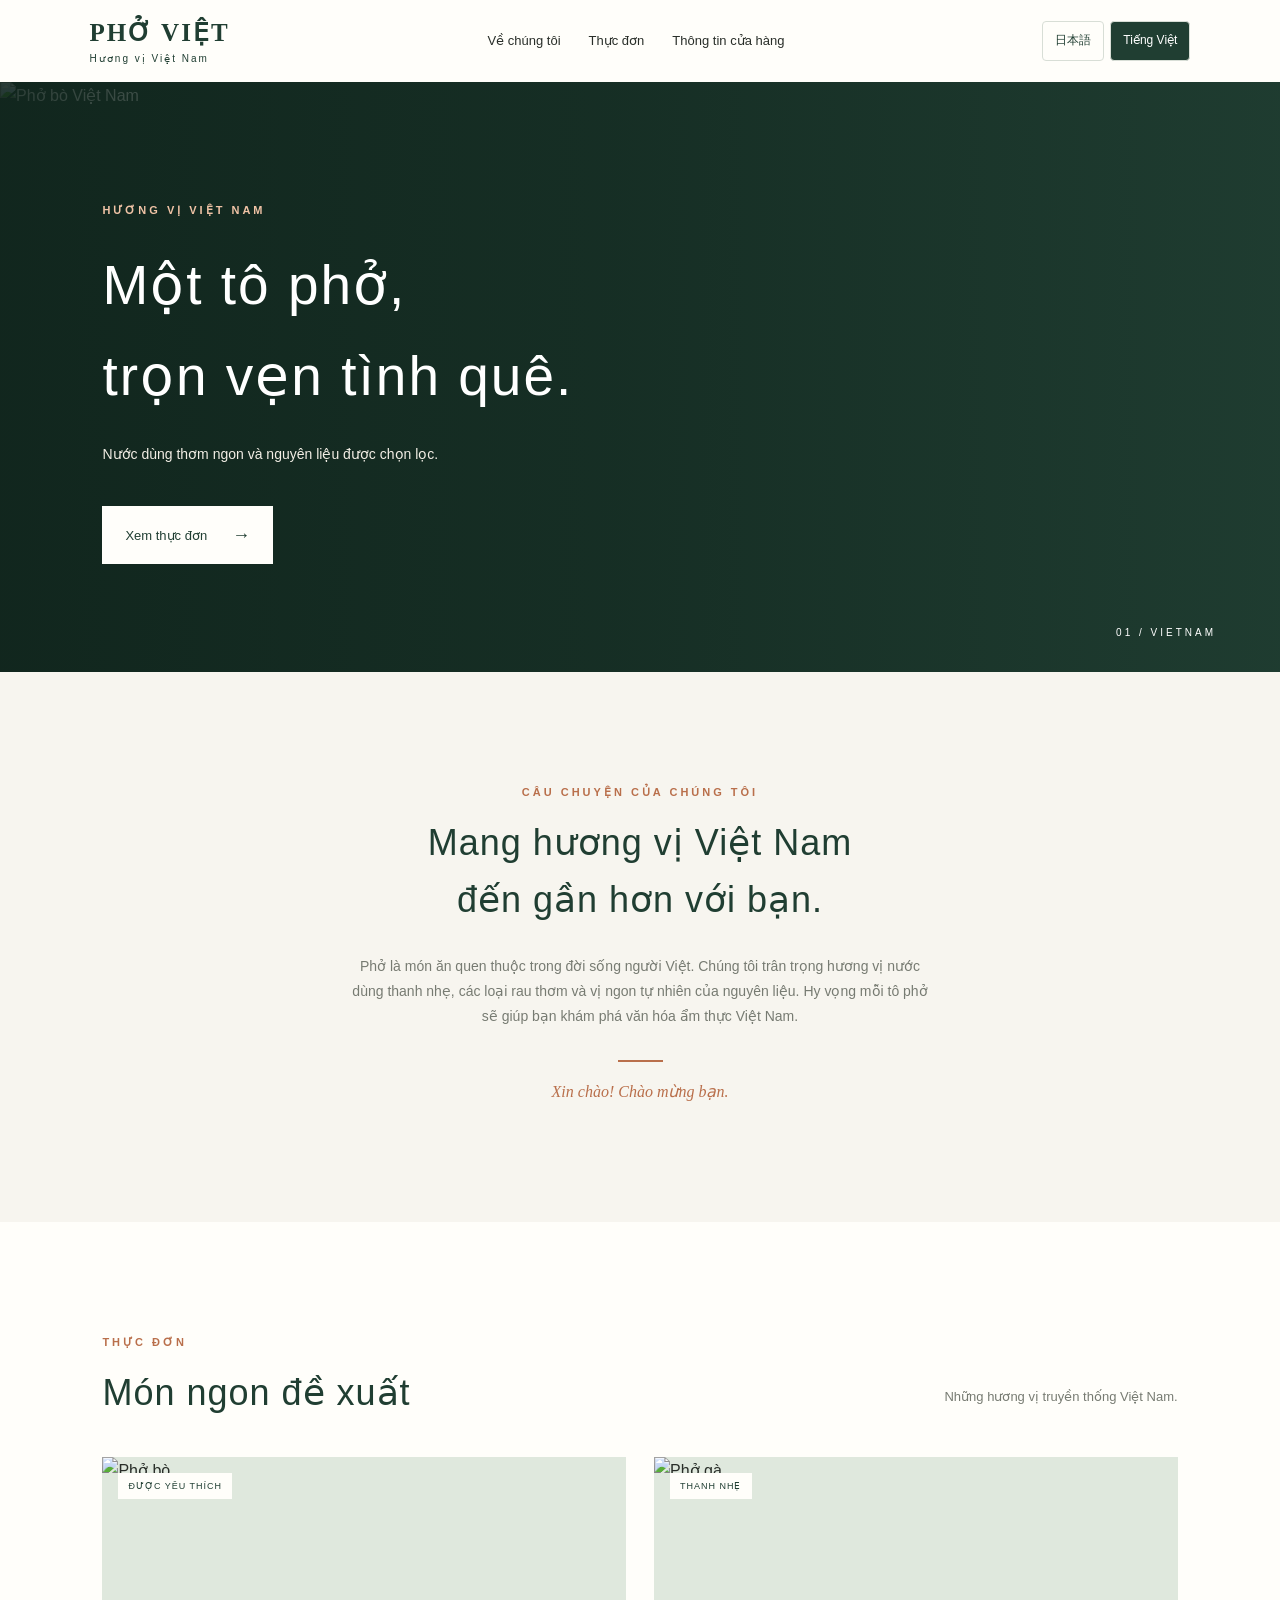
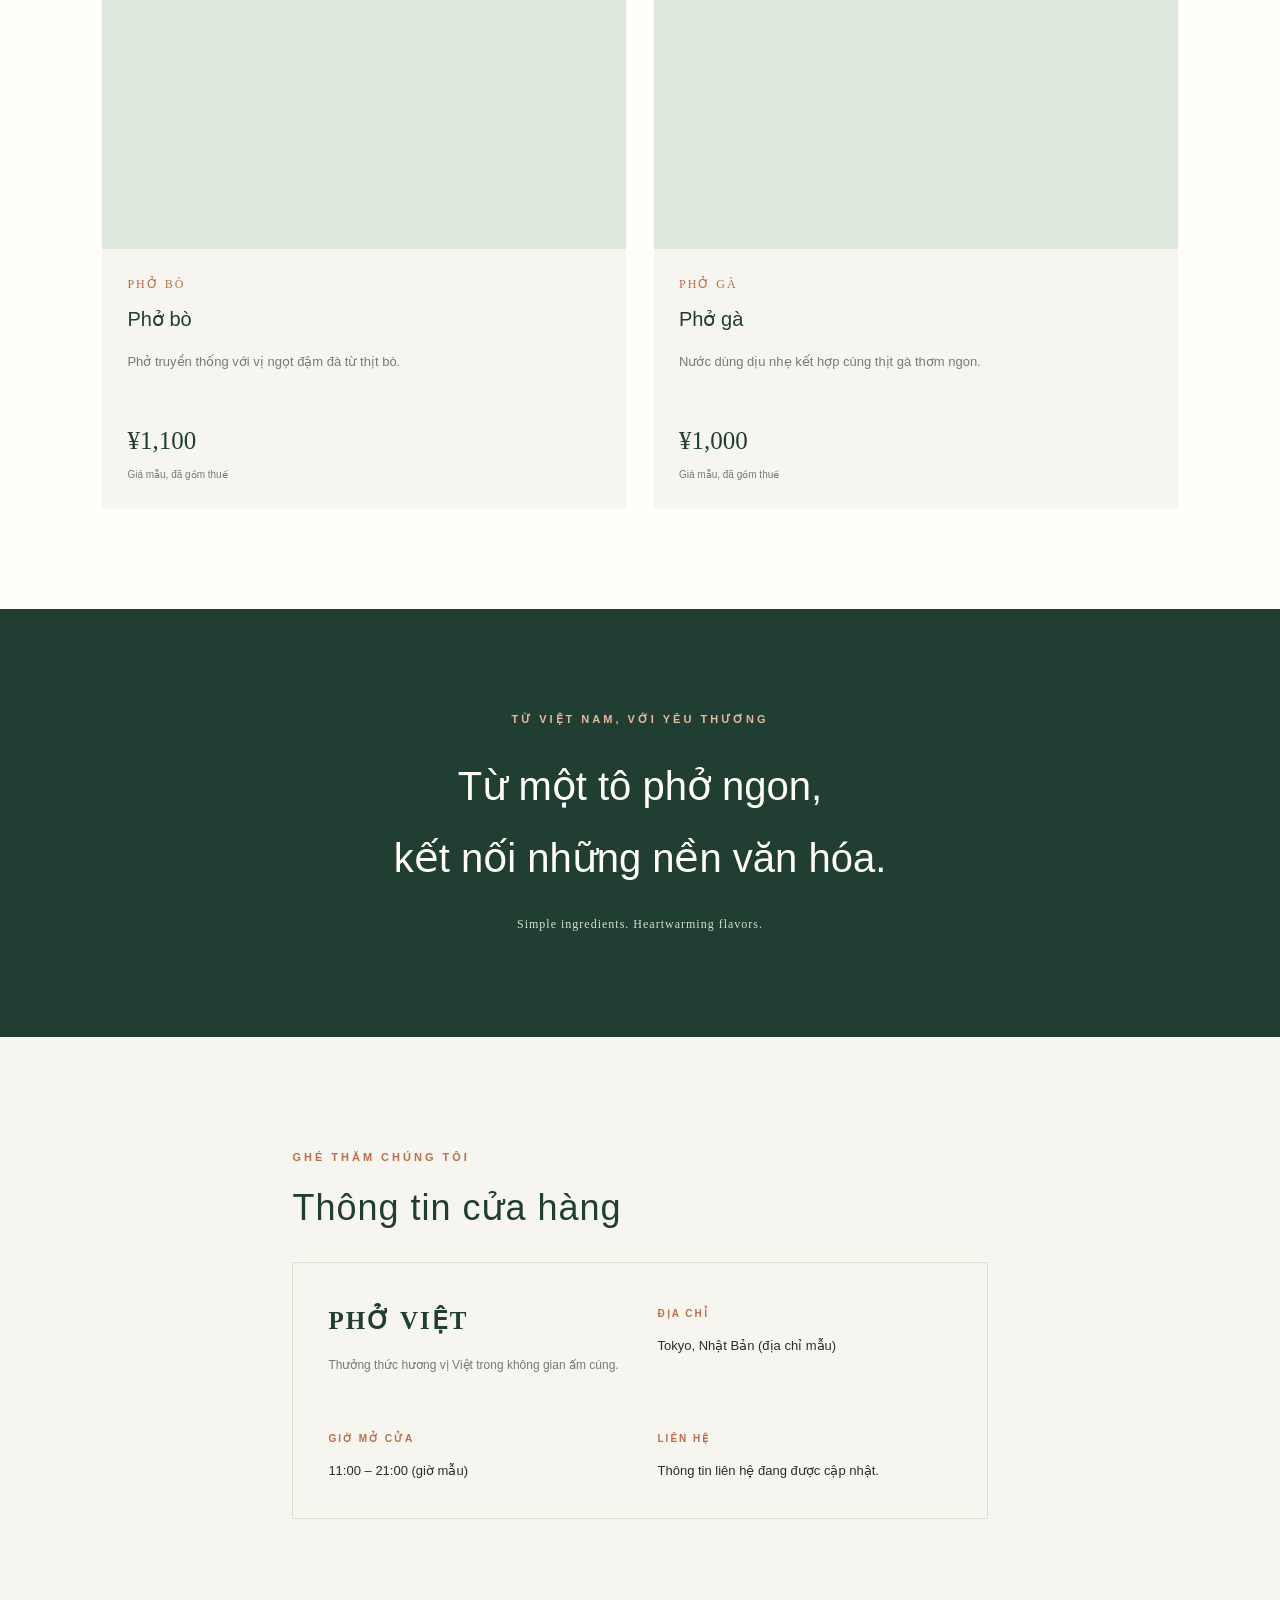
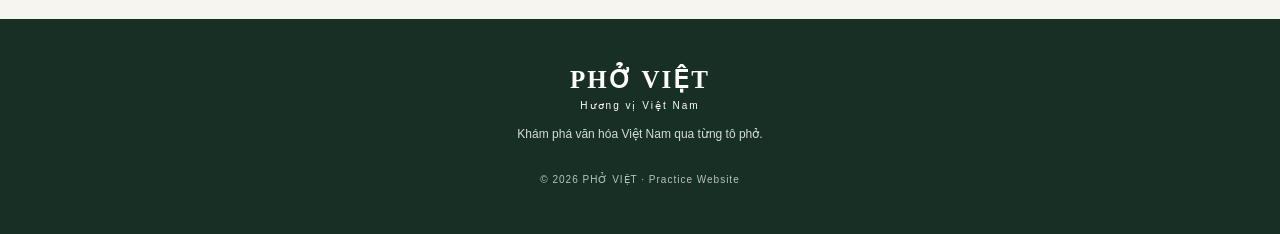
==== vi.html @ 4a23a49e "Add files via upload" ====
<!DOCTYPE html>
<html lang="vi">
<head>
  <meta charset="UTF-8">
  <meta name="viewport" content="width=device-width, initial-scale=1.0">
  <title>PHỞ VIỆT | Hương vị Việt Nam</title>
  <link rel="stylesheet" href="style.css">
</head>
<body>

<header class="site-header">
  <a class="logo" href="vi.html">
    PHỞ VIỆT
    <span>Hương vị Việt Nam</span>
  </a>

  <nav class="navigation">
    <a href="#story">Về chúng tôi</a>
    <a href="#menu">Thực đơn</a>
    <a href="#access">Thông tin cửa hàng</a>
  </nav>

  <div class="language-switch">
    <a class="lang-button" href="index.html">日本語</a>
    <a class="lang-button active" href="vi.html">Tiếng Việt</a>
  </div>
</header>

<main>
  <section class="hero" id="home">
    <img class="hero-image" src="images/phobo.jpg" alt="Phở bò Việt Nam">
    <div class="hero-overlay"></div>

    <div class="hero-content">
      <p class="eyebrow">HƯƠNG VỊ VIỆT NAM</p>
      <h1>Một tô phở,<br>trọn vẹn tình quê.</h1>
      <p>Nước dùng thơm ngon và nguyên liệu được chọn lọc.</p>
      <a class="button" href="#menu">Xem thực đơn <span>→</span></a>
    </div>

    <span class="hero-number">01 / VIETNAM</span>
  </section>

  <section class="intro section" id="story">
    <p class="section-label">CÂU CHUYỆN CỦA CHÚNG TÔI</p>
    <h2>Mang hương vị Việt Nam<br>đến gần hơn với bạn.</h2>
    <p class="intro-text">
      Phở là món ăn quen thuộc trong đời sống người Việt.
      Chúng tôi trân trọng hương vị nước dùng thanh nhẹ,
      các loại rau thơm và vị ngon tự nhiên của nguyên liệu.
      Hy vọng mỗi tô phở sẽ giúp bạn khám phá văn hóa
      ẩm thực Việt Nam.
    </p>
    <span class="decorative-line"></span>
    <p class="vietnamese">Xin chào! Chào mừng bạn.</p>
  </section>

  <section class="menu-section section" id="menu">
    <div class="section-heading">
      <div>
        <p class="section-label">THỰC ĐƠN</p>
        <h2>Món ngon đề xuất</h2>
      </div>
      <p>Những hương vị truyền thống Việt Nam.</p>
    </div>

    <div class="menu-grid">
      <article class="menu-card">
        <div class="menu-image-wrap">
          <img src="images/phobo.jpg" alt="Phở bò" class="menu-image">
          <span class="menu-tag">ĐƯỢC YÊU THÍCH</span>
        </div>
        <div class="menu-info">
          <p class="menu-subtitle">PHỞ BÒ</p>
          <h3>Phở bò</h3>
          <p class="menu-description">
            Phở truyền thống với vị ngọt đậm đà từ thịt bò.
          </p>
          <p class="price">¥1,100 <span>Giá mẫu, đã gồm thuế</span></p>
        </div>
      </article>

      <article class="menu-card">
        <div class="menu-image-wrap">
          <img src="images/phoga.jpg" alt="Phở gà" class="menu-image">
          <span class="menu-tag">THANH NHẸ</span>
        </div>
        <div class="menu-info">
          <p class="menu-subtitle">PHỞ GÀ</p>
          <h3>Phở gà</h3>
          <p class="menu-description">
            Nước dùng dịu nhẹ kết hợp cùng thịt gà thơm ngon.
          </p>
          <p class="price">¥1,000 <span>Giá mẫu, đã gồm thuế</span></p>
        </div>
      </article>
    </div>
  </section>

  <section class="quote-section">
    <p class="section-label">TỪ VIỆT NAM, VỚI YÊU THƯƠNG</p>
    <h2>Từ một tô phở ngon,<br>kết nối những nền văn hóa.</h2>
    <p>Simple ingredients. Heartwarming flavors.</p>
  </section>

  <section class="access-section section" id="access">
    <p class="section-label">GHÉ THĂM CHÚNG TÔI</p>
    <h2>Thông tin cửa hàng</h2>

    <div class="access-card">
      <div>
        <h3>PHỞ VIỆT</h3>
        <p class="access-note">Thưởng thức hương vị Việt trong không gian ấm cúng.</p>
      </div>

      <div class="access-detail">
        <span>ĐỊA CHỈ</span>
        <p>Tokyo, Nhật Bản (địa chỉ mẫu)</p>
      </div>

      <div class="access-detail">
        <span>GIỜ MỞ CỬA</span>
        <p>11:00 – 21:00 (giờ mẫu)</p>
      </div>

      <div class="access-detail">
        <span>LIÊN HỆ</span>
        <p>Thông tin liên hệ đang được cập nhật.</p>
      </div>
    </div>
  </section>
</main>

<footer class="site-footer">
  <a class="logo footer-logo" href="vi.html">
    PHỞ VIỆT
    <span>Hương vị Việt Nam</span>
  </a>
  <p>Khám phá văn hóa Việt Nam qua từng tô phở.</p>
  <small>© 2026 PHỞ VIỆT · Practice Website</small>
</footer>

</body>
</html>
---- style.css ----
/* ===== 1. COLORS & BASIC SETTINGS ===== */
:root {
  --cream: #f7f5ef;
  --white: #fffefa;
  --green: #203e32;
  --green-light: #dfe8dd;
  --orange: #b96f4b;
  --text: #292e29;
  --muted: #777b72;
}

* {
  box-sizing: border-box;
}

html {
  scroll-behavior: smooth;
  scroll-padding-top: 85px;
}

body {
  margin: 0;
  background: var(--cream);
  color: var(--text);
  font-family: "Noto Sans JP", "Yu Gothic", Meiryo, sans-serif;
  line-height: 1.8;
}

a {
  color: inherit;
  text-decoration: none;
}

img {
  display: block;
  max-width: 100%;
}

/* ===== 2. HEADER ===== */
.site-header {
  min-height: 82px;
  padding: 15px 7%;
  display: flex;
  align-items: center;
  justify-content: space-between;
  gap: 24px;
  background: var(--white);
}

.logo {
  display: inline-flex;
  flex-direction: column;
  color: var(--green);
  font-family: Georgia, serif;
  font-size: 25px;
  font-weight: bold;
  line-height: 1.25;
  letter-spacing: 2px;
}

.logo span {
  margin-top: 5px;
  font-family: "Yu Gothic", Meiryo, sans-serif;
  font-size: 10px;
  font-weight: normal;
  letter-spacing: 2px;
}

.navigation {
  display: flex;
  flex-wrap: wrap;
  gap: 28px;
}

.navigation a {
  font-size: 13px;
  transition: color 0.25s ease;
}

.navigation a:hover {
  color: var(--orange);
}

/* ===== 3. HERO ===== */
.hero {
  min-height: 590px;
  position: relative;
  display: flex;
  align-items: center;
  overflow: hidden;
  background: var(--green);
  color: white;
}

.hero-image {
  position: absolute;
  inset: 0;
  width: 100%;
  height: 100%;
  object-fit: cover;
  object-position: center 55%;
}

.hero-overlay {
  position: absolute;
  inset: 0;
  background: linear-gradient(
    90deg,
    rgba(15, 35, 27, 0.88) 0%,
    rgba(15, 35, 27, 0.58) 48%,
    rgba(15, 35, 27, 0.08) 100%
  );
}

.hero-content {
  position: relative;
  z-index: 1;
  max-width: 680px;
  padding: 80px 8%;
  animation: fade-up 0.9s ease both;
}

.eyebrow,
.section-label {
  color: var(--orange);
  font-size: 11px;
  font-weight: bold;
  letter-spacing: 3px;
}

.hero .eyebrow {
  color: #f0c3a6;
}

.hero h1 {
  margin: 20px 0;
  font-size: clamp(32px, 5vw, 55px);
  font-weight: 500;
  line-height: 1.65;
  letter-spacing: 2px;
}

.hero-content > p:not(.eyebrow) {
  color: #f2eee5;
  font-size: 14px;
}

.button {
  display: inline-flex;
  align-items: center;
  gap: 25px;
  margin-top: 25px;
  padding: 13px 23px;
  background: var(--white);
  color: var(--green);
  font-size: 13px;
  transition: background 0.25s, color 0.25s, transform 0.25s;
}

.button:hover {
  background: var(--orange);
  color: white;
  transform: translateY(-3px);
}

.button span {
  font-size: 18px;
}

.hero-number {
  position: absolute;
  right: 5%;
  bottom: 30px;
  font-size: 10px;
  letter-spacing: 3px;
}

/* ===== 4. GENERAL SECTIONS ===== */
.section {
  padding: 100px 8%;
}

.section h2 {
  margin: 10px 0 25px;
  color: var(--green);
  font-size: clamp(25px, 3.5vw, 36px);
  font-weight: 500;
  line-height: 1.6;
  letter-spacing: 1px;
}

.intro {
  max-width: 900px;
  margin: 0 auto;
  text-align: center;
}

.intro-text {
  max-width: 580px;
  margin: 0 auto;
  color: var(--muted);
  font-size: 14px;
}

.decorative-line {
  display: block;
  width: 45px;
  height: 2px;
  margin: 30px auto 15px;
  background: var(--orange);
}

.vietnamese {
  color: var(--orange);
  font-family: Georgia, serif;
  font-style: italic;
}

/* ===== 5. MENU ===== */
.menu-section {
  background: var(--white);
}

.section-heading {
  display: flex;
  align-items: end;
  justify-content: space-between;
  gap: 25px;
  margin-bottom: 35px;
}

.section-heading h2 {
  margin-bottom: 0;
}

.section-heading > p {
  color: var(--muted);
  font-size: 13px;
}

.menu-grid {
  display: grid;
  grid-template-columns: repeat(2, minmax(0, 1fr));
  gap: 28px;
}

.menu-card {
  overflow: hidden;
  background: var(--cream);
  transition: transform 0.3s ease, box-shadow 0.3s ease;
}

.menu-card:hover {
  transform: translateY(-7px);
  box-shadow: 0 16px 35px rgba(32, 62, 50, 0.12);
}

.menu-image-wrap {
  position: relative;
  overflow: hidden;
  aspect-ratio: 4 / 3;
  background: var(--green-light);
}

.menu-image {
  width: 100%;
  height: 100%;
  object-fit: cover;
  transition: transform 0.5s ease;
}

.menu-card:hover .menu-image {
  transform: scale(1.05);
}

.menu-tag {
  position: absolute;
  top: 16px;
  left: 16px;
  padding: 5px 10px;
  background: var(--white);
  color: var(--green);
  font-size: 9px;
  letter-spacing: 1px;
}

.menu-info {
  padding: 25px;
}

.menu-subtitle {
  margin: 0;
  color: var(--orange);
  font-family: Georgia, serif;
  font-size: 12px;
  letter-spacing: 2px;
}

.menu-info h3 {
  margin: 5px 0 10px;
  color: var(--green);
  font-size: 20px;
  font-weight: 500;
}

.menu-description {
  min-height: 50px;
  color: var(--muted);
  font-size: 13px;
}

.price {
  margin: 18px 0 0;
  color: var(--green);
  font-family: Georgia, serif;
  font-size: 25px;
}

.price span {
  display: block;
  margin-top: 3px;
  color: var(--muted);
  font-family: "Yu Gothic", Meiryo, sans-serif;
  font-size: 10px;
}

/* ===== 6. QUOTE ===== */
.quote-section {
  padding: 90px 20px;
  background: var(--green);
  color: var(--white);
  text-align: center;
}

.quote-section .section-label {
  color: #e9b99d;
}

.quote-section h2 {
  margin: 20px 0;
  font-size: clamp(27px, 4vw, 40px);
  font-weight: 400;
  line-height: 1.8;
}

.quote-section > p:last-child {
  color: #d4ded5;
  font-family: Georgia, serif;
  font-size: 12px;
  letter-spacing: 1px;
}

/* ===== 7. STORE INFORMATION ===== */
.access-section {
  max-width: 900px;
  margin: 0 auto;
}

.access-card {
  display: grid;
  grid-template-columns: 1fr 1fr;
  gap: 35px;
  padding: 35px;
  border: 1px solid #deded3;
}

.access-card h3 {
  margin: 0;
  color: var(--green);
  font-family: Georgia, serif;
  font-size: 25px;
  letter-spacing: 2px;
}

.access-note {
  color: var(--muted);
  font-size: 12px;
}

.access-detail span {
  color: var(--orange);
  font-size: 10px;
  font-weight: bold;
  letter-spacing: 2px;
}

.access-detail p {
  margin: 7px 0 0;
  font-size: 13px;
}

/* ===== 8. FOOTER ===== */
.site-footer {
  padding: 45px 20px;
  background: #182f26;
  color: var(--white);
  text-align: center;
}

.footer-logo {
  align-items: center;
  color: var(--white);
}

.site-footer > p {
  color: #d4ded5;
  font-size: 12px;
}

.site-footer small {
  display: block;
  margin-top: 25px;
  color: #b7c4ba;
  font-size: 10px;
  letter-spacing: 1px;
}

/* ===== 9. ANIMATION ===== */
@keyframes fade-up {
  from {
    opacity: 0;
    transform: translateY(18px);
  }
  to {
    opacity: 1;
    transform: translateY(0);
  }
}

/* ===== 10. MOBILE ===== */
@media (max-width: 600px) {
  .site-header {
    align-items: flex-start;
    flex-direction: column;
    gap: 16px;
    padding: 20px 6%;
  }

  .navigation {
    gap: 18px;
  }

  .navigation a {
    font-size: 12px;
  }

  .hero {
    min-height: 510px;
  }

  .hero-image {
    object-position: 60% center;
  }

  .hero-overlay {
    background: linear-gradient(
      90deg,
      rgba(15, 35, 27, 0.85),
      rgba(15, 35, 27, 0.35)
    );
  }

  .hero-content {
    padding: 60px 7%;
  }

  .hero h1 {
    font-size: 32px;
  }

  .section {
    padding: 70px 6%;
  }

  .section-heading {
    align-items: flex-start;
    flex-direction: column;
    gap: 5px;
  }

  .menu-grid {
    grid-template-columns: 1fr;
    gap: 25px;
  }

  .menu-info {
    padding: 22px;
  }

  .menu-description {
    min-height: 0;
  }

  .access-card {
    grid-template-columns: 1fr;
    gap: 22px;
    padding: 25px;
  }

  .quote-section {
    padding: 70px 20px;
  }
}

/* Reduce motion for visitors who prefer less animation */
@media (prefers-reduced-motion: reduce) {
  *,
  *::before,
  *::after {
    scroll-behavior: auto !important;
    animation-duration: 0.01ms !important;
    transition-duration: 0.01ms !important;
  }
}

/* ===== LANGUAGE SWITCH ===== */
.language-switch {
  display: flex;
  align-items: center;
  gap: 6px;
  flex-shrink: 0;
}

.lang-button {
  padding: 8px 12px;
  border: 1px solid #d8ded6;
  border-radius: 4px;
  background: transparent;
  color: var(--green);
  font-family: inherit;
  font-size: 12px;
  cursor: pointer;
  transition: background 0.2s, color 0.2s;
}

.lang-button:hover,
.lang-button.active {
  background: var(--green);
  color: white;
}

.lang-button:focus-visible {
  outline: 2px solid var(--orange);
  outline-offset: 3px;
}

/* Keep the header tidy on smaller screens */
@media (max-width: 600px) {
  .language-switch {
    align-self: flex-start;
  }
}
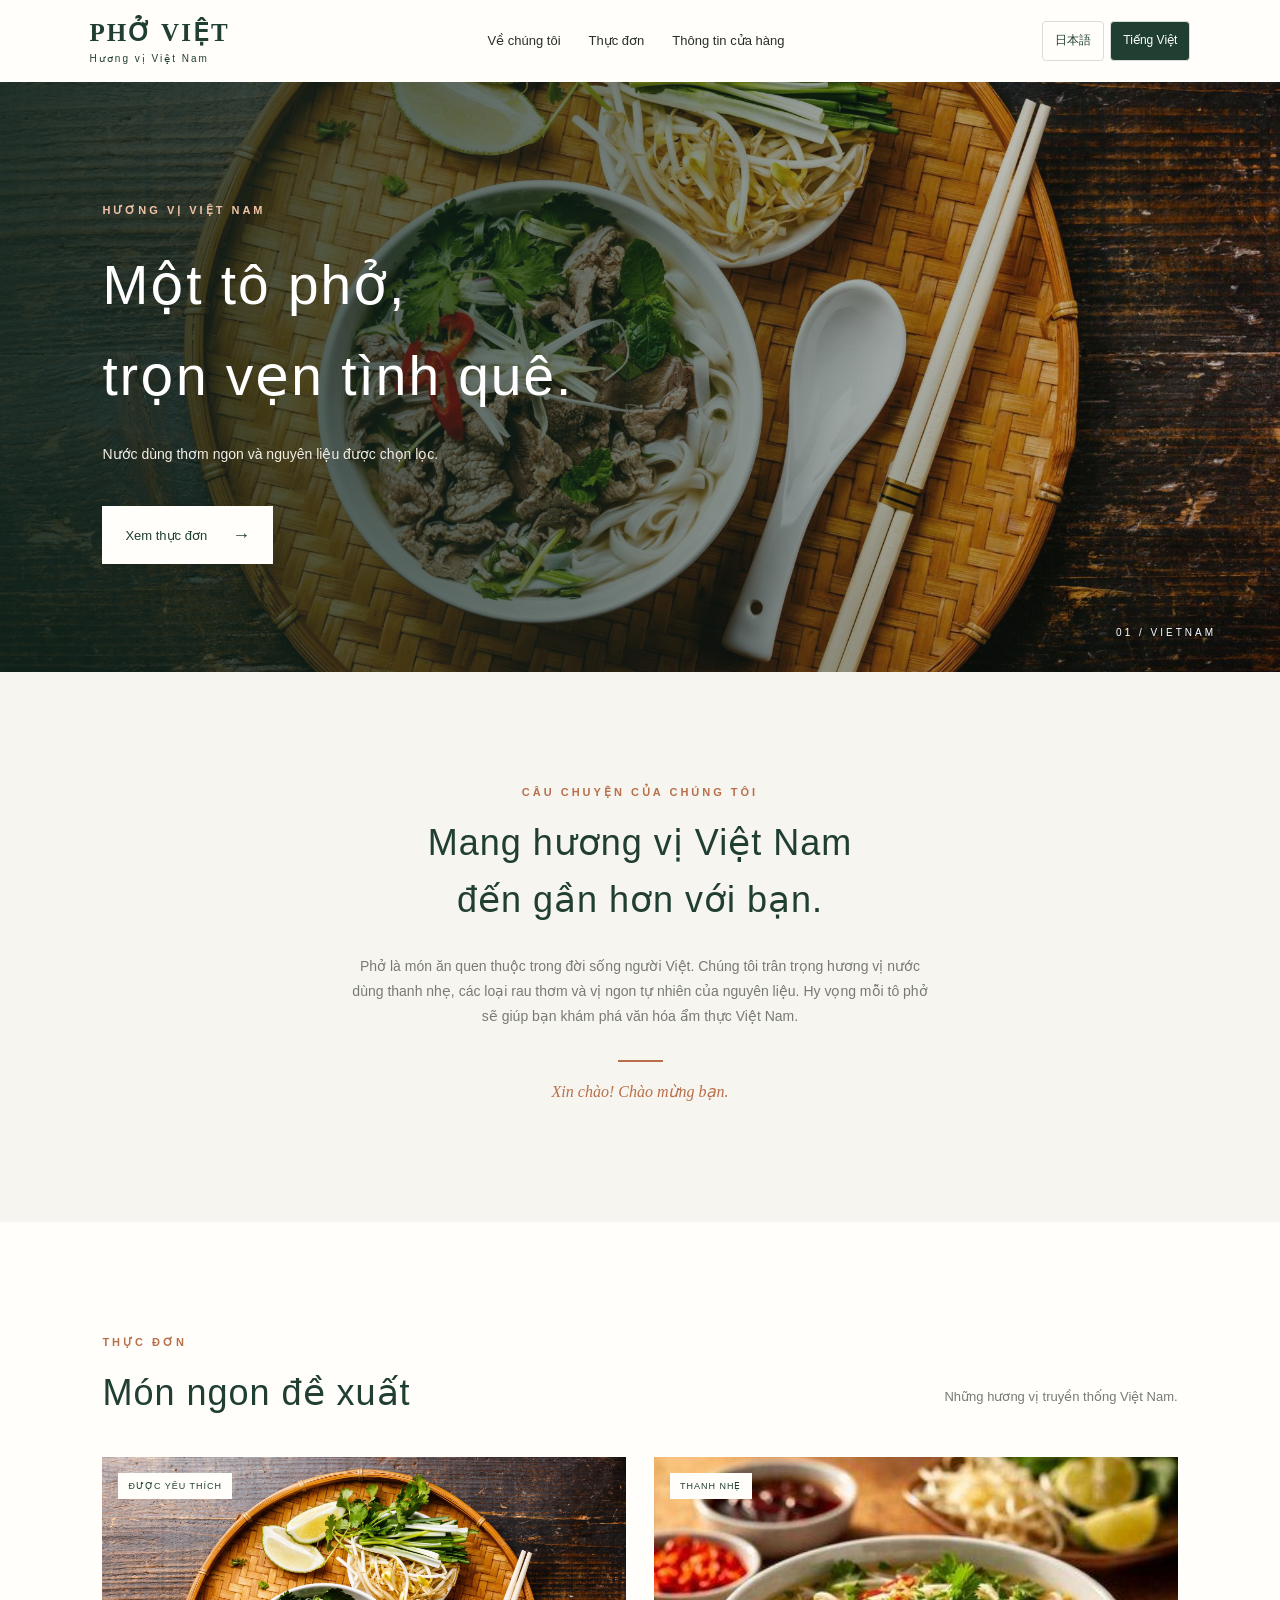
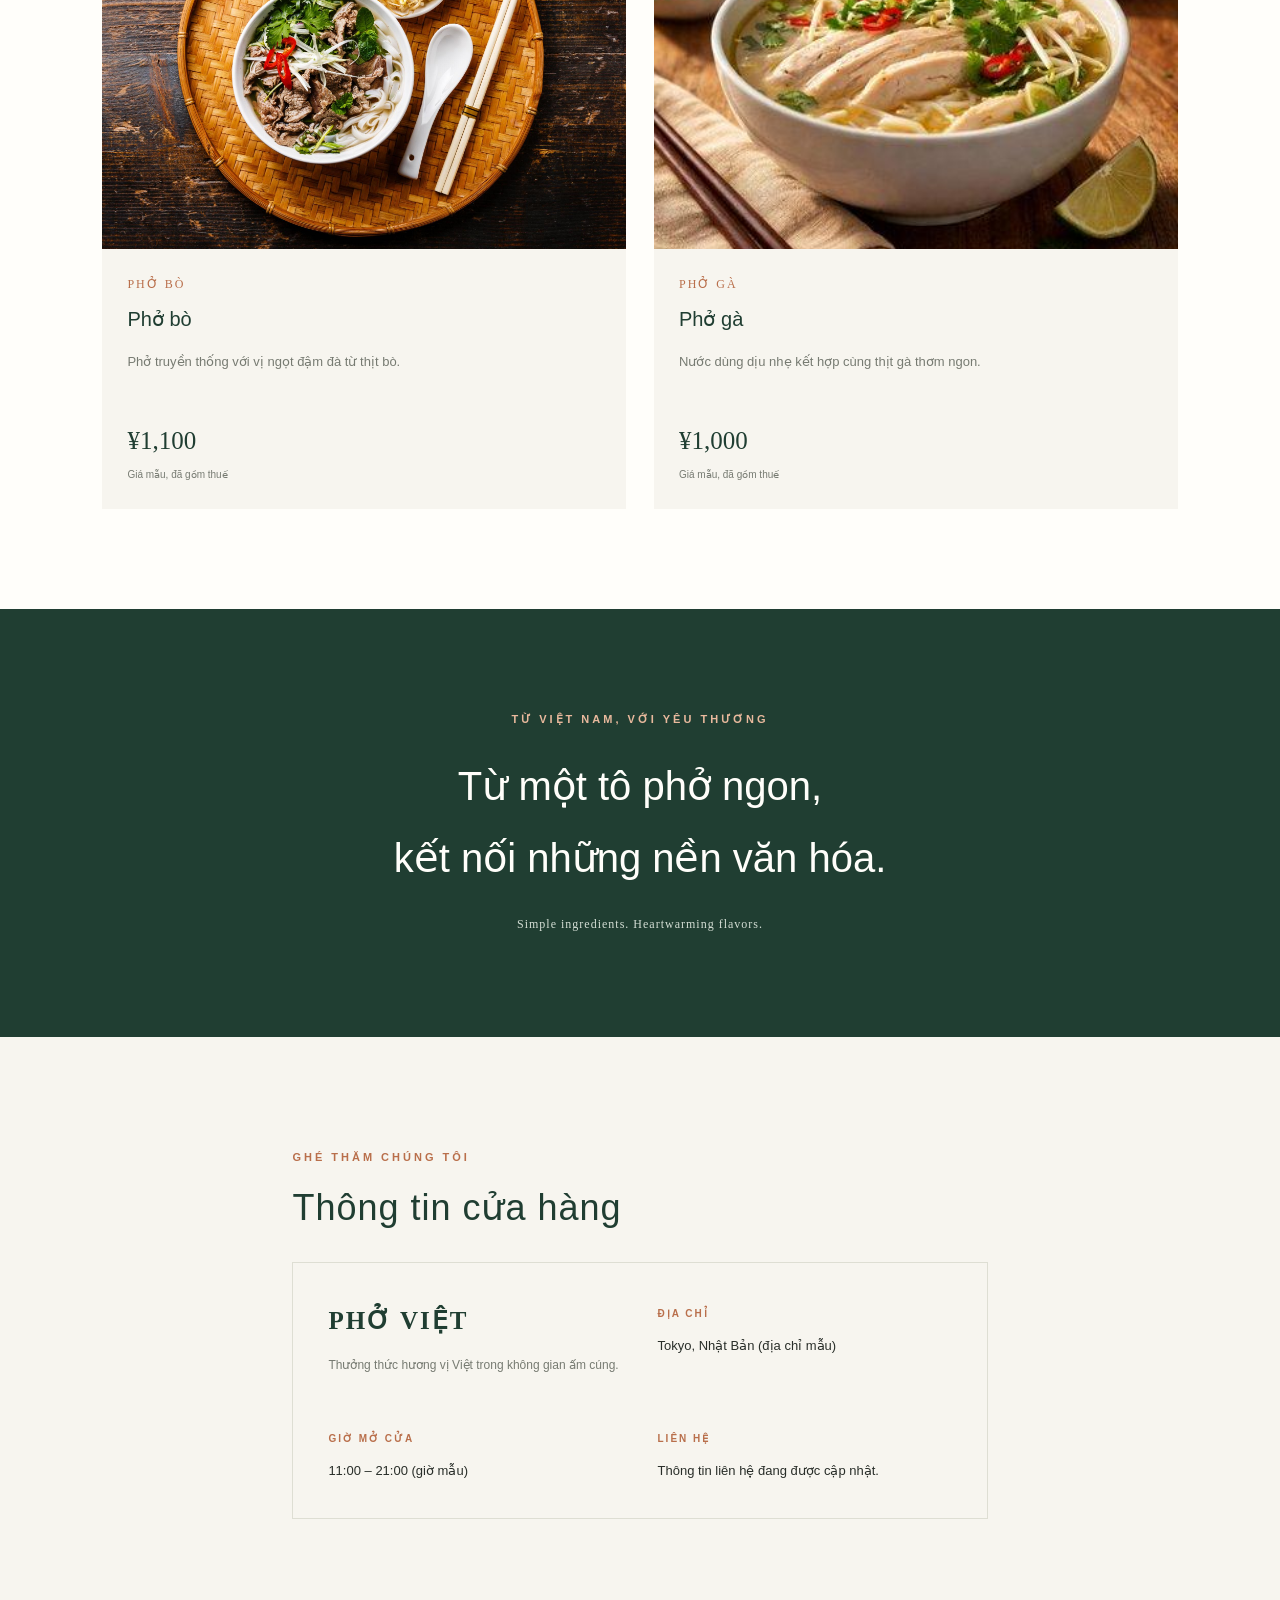
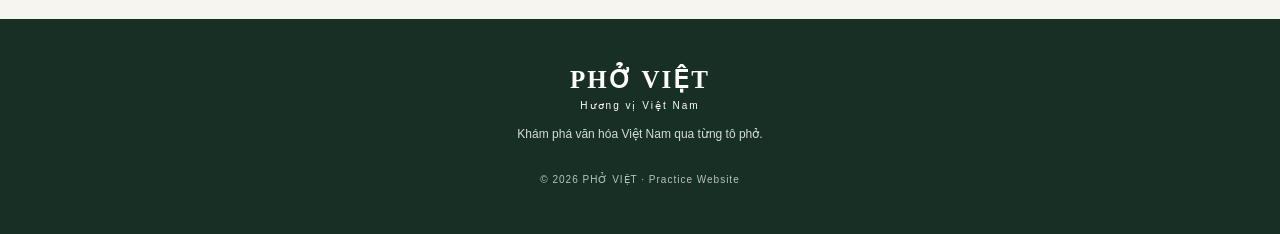
==== commit cd25f619: "Restore vi.html with original content" ====
--- a/vi.html
+++ b/vi.html
@@ -29,7 +29,7 @@
 
 <main>
   <section class="hero" id="home">
-    <img class="hero-image" src="images/phobo.jpg" alt="Phở bò Việt Nam">
+    <img class="hero-image" src="phobo.jpg" alt="Phở bò Việt Nam">
     <div class="hero-overlay"></div>
 
     <div class="hero-content">
@@ -68,7 +68,7 @@
     <div class="menu-grid">
       <article class="menu-card">
         <div class="menu-image-wrap">
-          <img src="images/phobo.jpg" alt="Phở bò" class="menu-image">
+          <img src="phobo.jpg" alt="Phở bò" class="menu-image">
           <span class="menu-tag">ĐƯỢC YÊU THÍCH</span>
         </div>
         <div class="menu-info">
@@ -83,7 +83,7 @@
 
       <article class="menu-card">
         <div class="menu-image-wrap">
-          <img src="images/phoga.jpg" alt="Phở gà" class="menu-image">
+          <img src="phoga.jpg" alt="Phở gà" class="menu-image">
           <span class="menu-tag">THANH NHẸ</span>
         </div>
         <div class="menu-info">
@@ -142,4 +142,4 @@
 </footer>
 
 </body>
-</html>+</html>
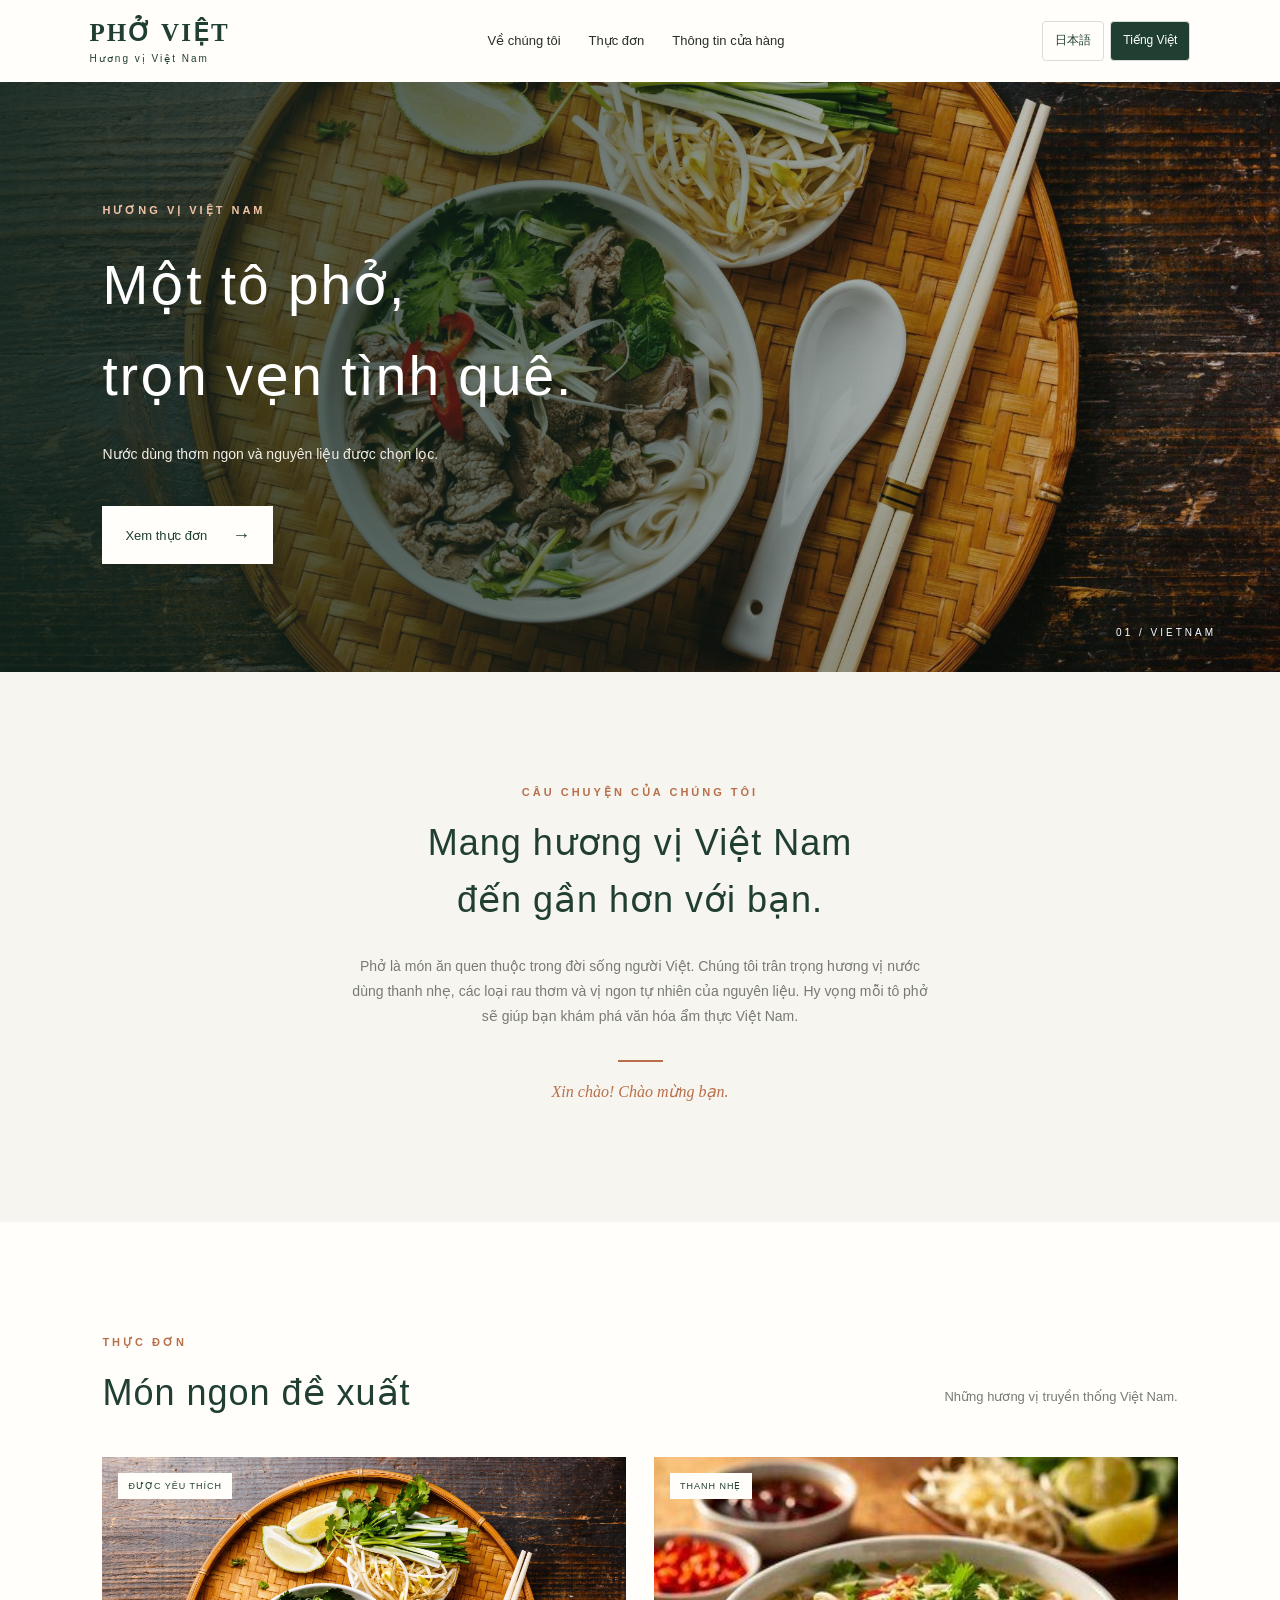
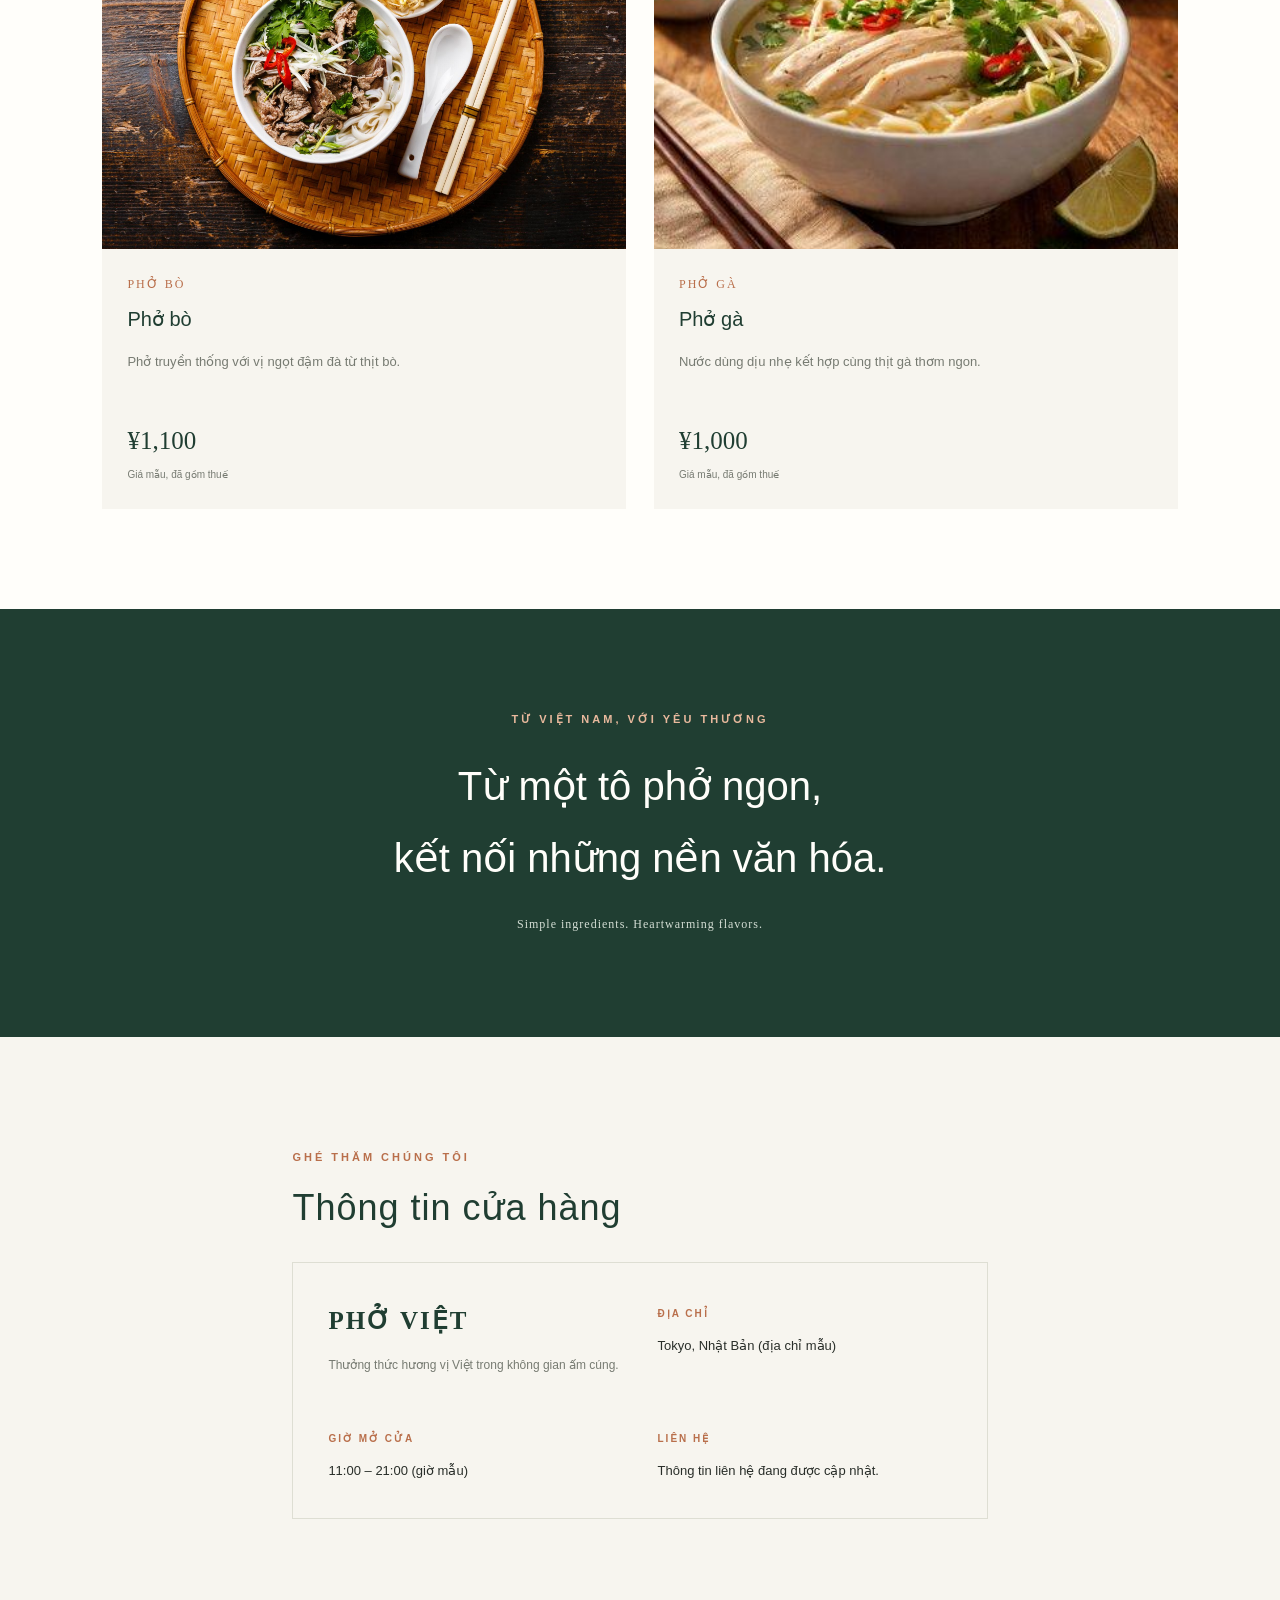
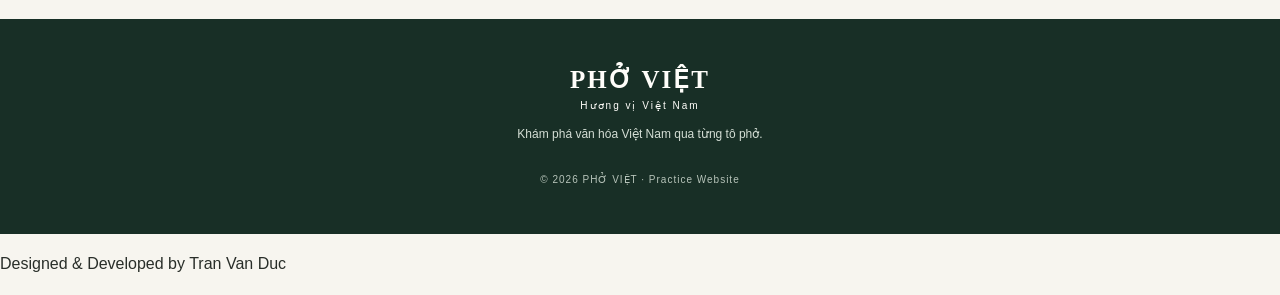
==== commit 996efeb8: "Update vi.html with copyright and structure changes Added copyright information and updated HTML str" ====
--- a/vi.html
+++ b/vi.html
@@ -141,5 +141,8 @@
   <small>© 2026 PHỞ VIỆT · Practice Website</small>
 </footer>
 
+<p class="copyright">
+  Designed &amp; Developed by Tran Van Duc
+</p>
 </body>
 </html>
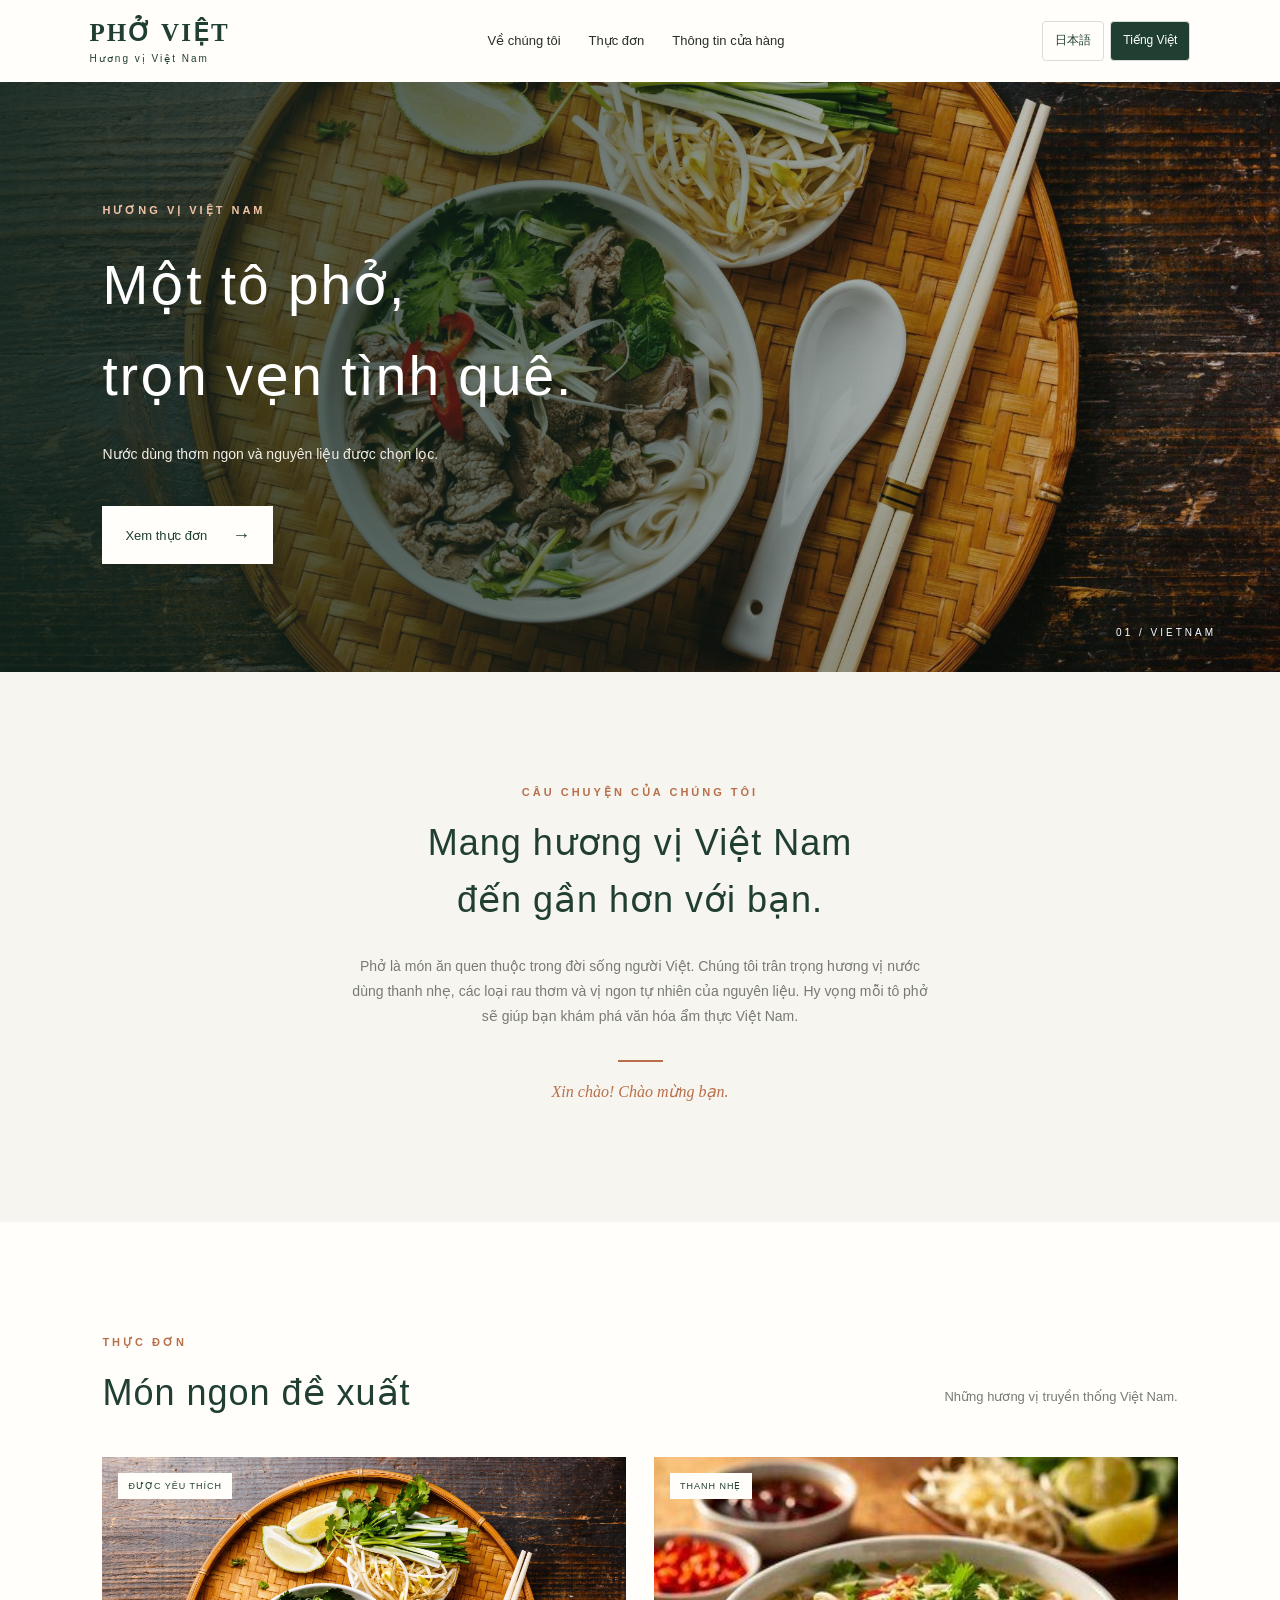
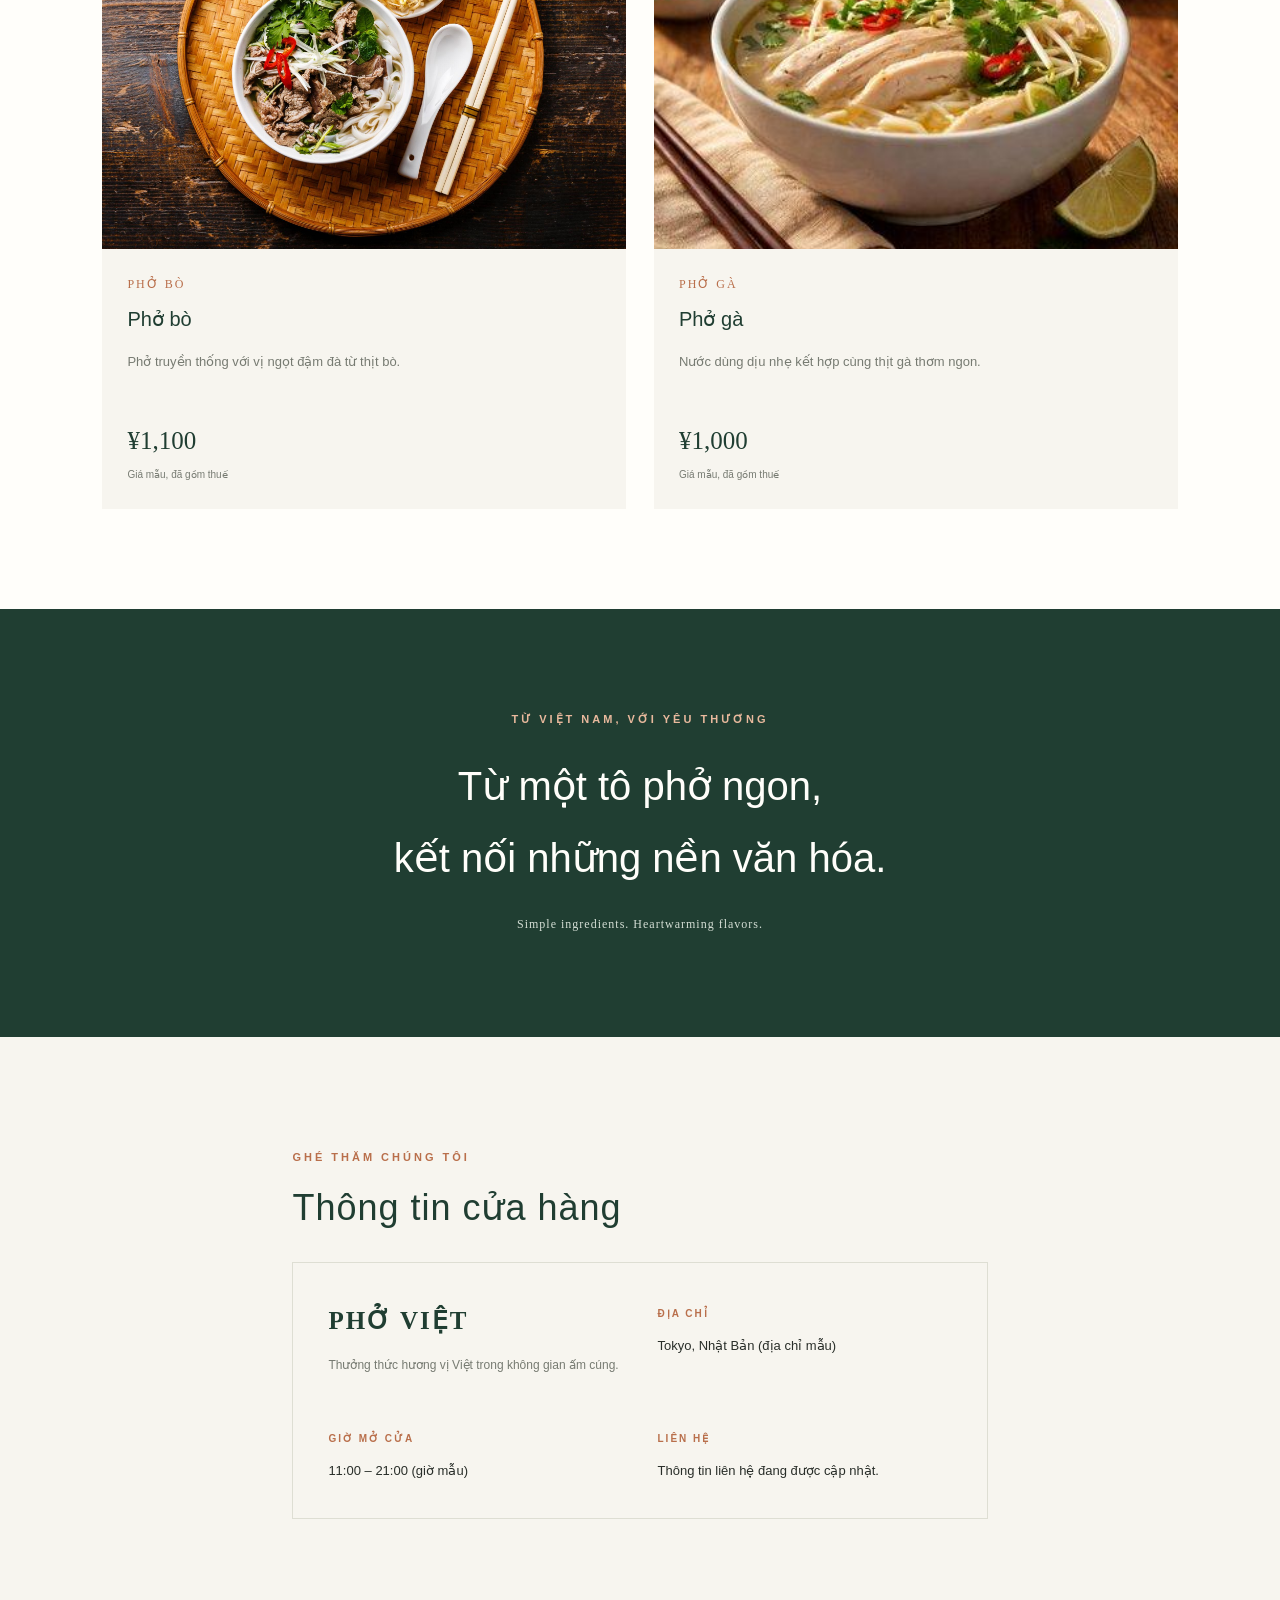
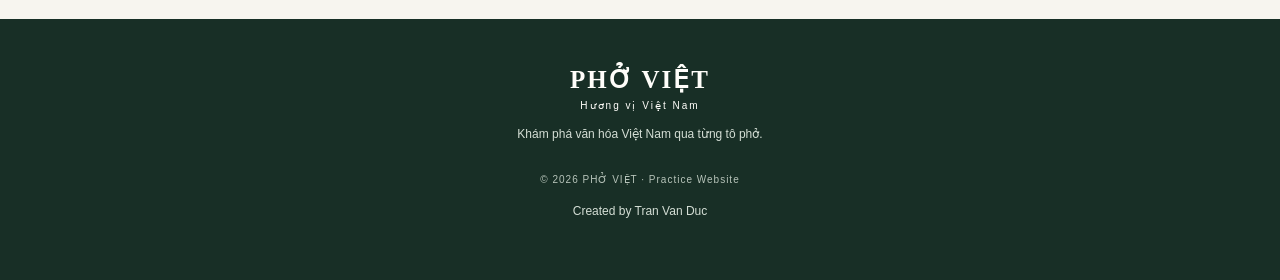
==== commit fe2e4da0: "Modify footer credit and remove copyright note Updated the footer credit and removed the copyright n" ====
--- a/vi.html
+++ b/vi.html
@@ -139,10 +139,9 @@
   </a>
   <p>Khám phá văn hóa Việt Nam qua từng tô phở.</p>
   <small>© 2026 PHỞ VIỆT · Practice Website</small>
+  
+<p class="footer-credit">Created by Tran Van Duc</p>
 </footer>
 
-<p class="copyright">
-  Designed &amp; Developed by Tran Van Duc
-</p>
 </body>
 </html>
--- a/style.css
+++ b/style.css
@@ -550,4 +550,12 @@
   .language-switch {
     align-self: flex-start;
   }
-}+}
+
+.copyright {
+  text-align: center;
+  font-size: 13px;
+  color: #888;
+  margin-top: 20px;
+  padding-bottom: 10px;
+}
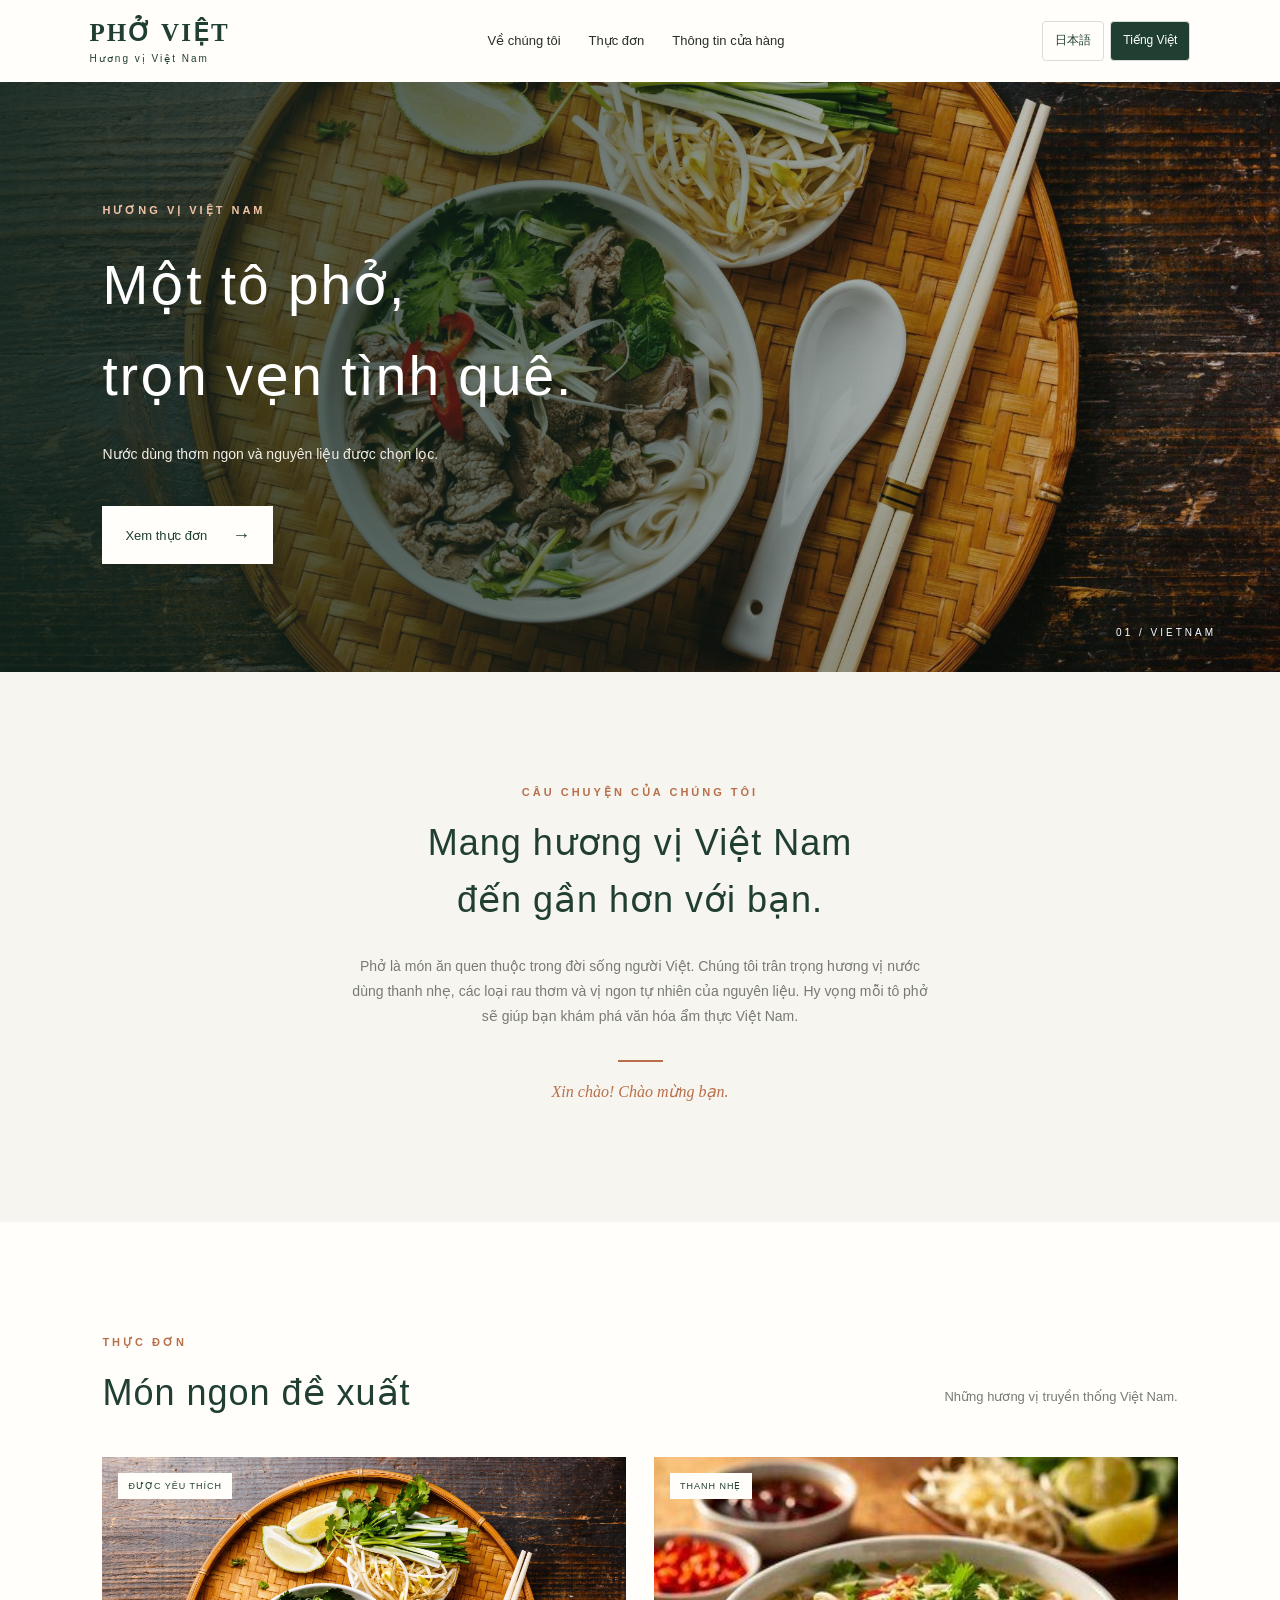
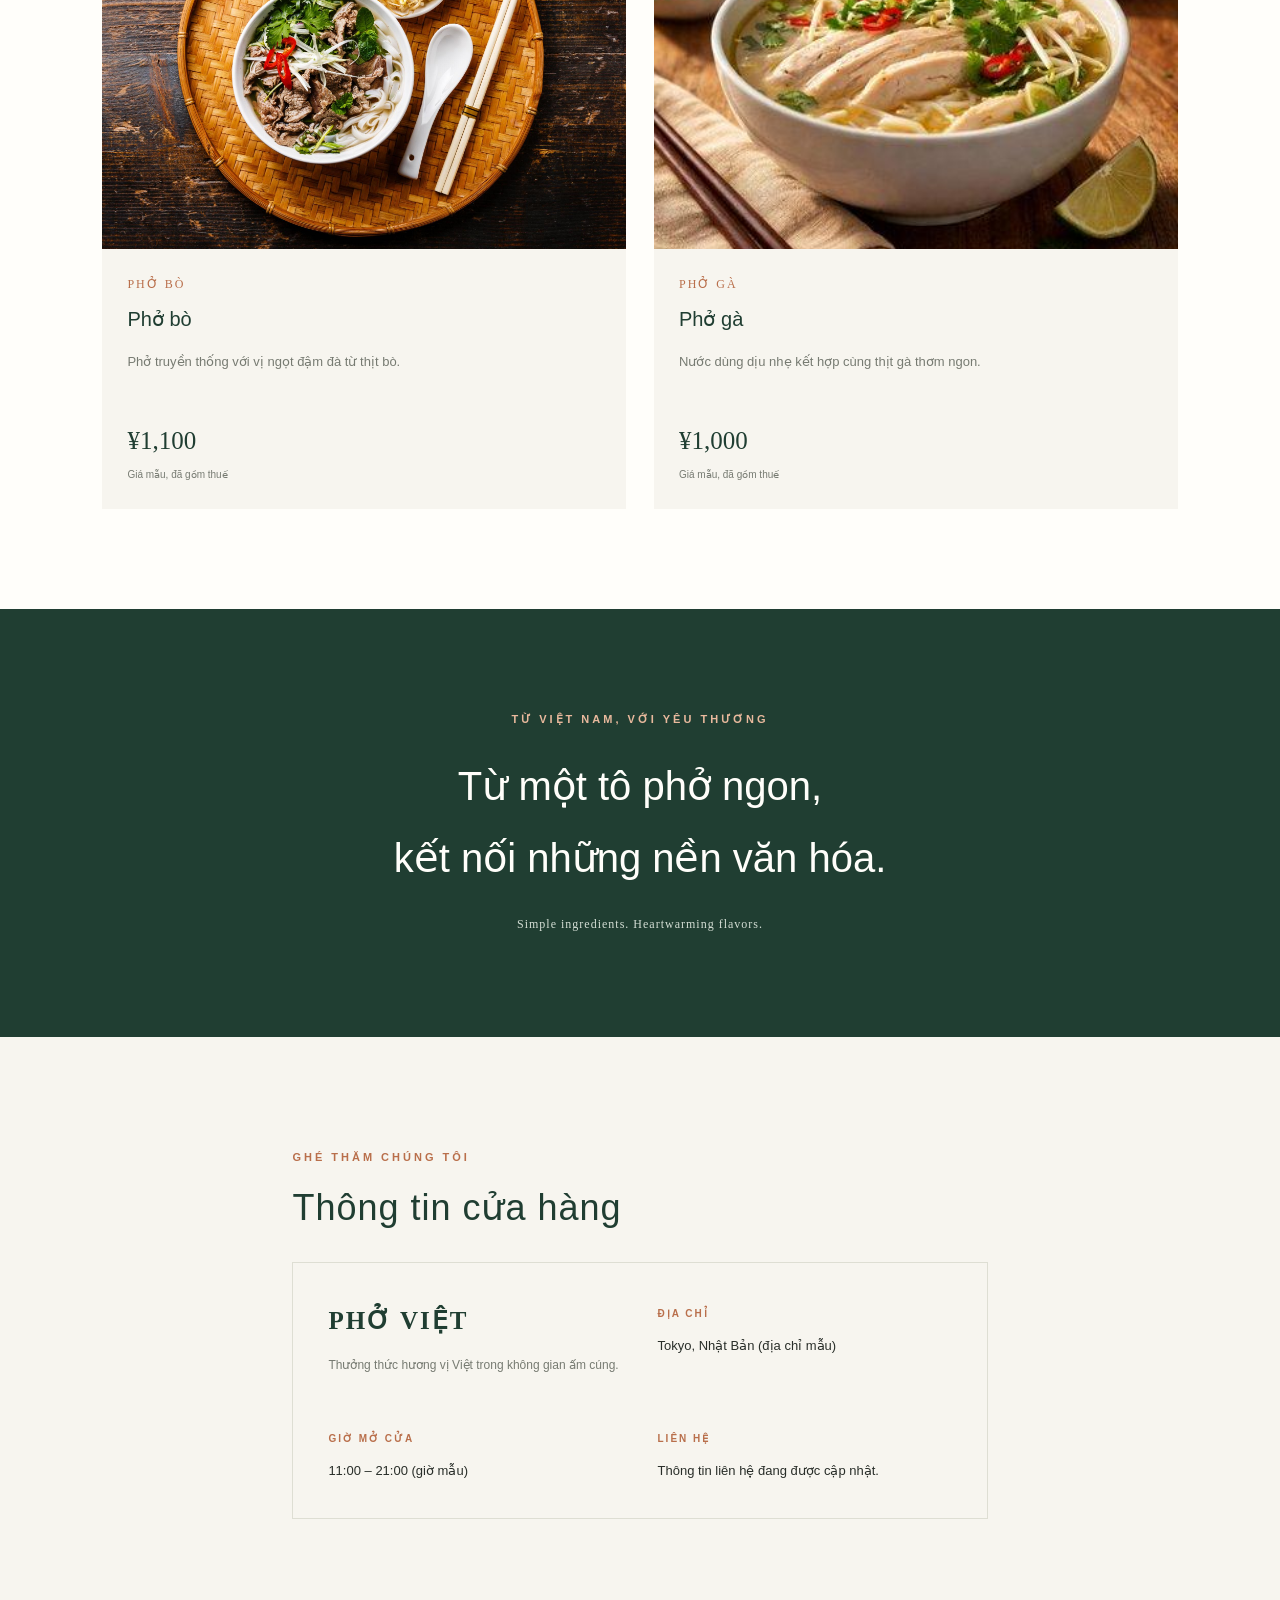
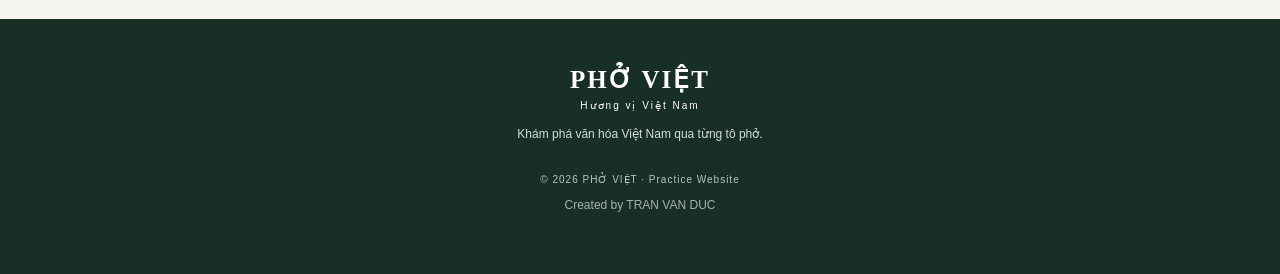
==== commit f2ec5fdd: "Update vi.html" ====
--- a/vi.html
+++ b/vi.html
@@ -140,7 +140,7 @@
   <p>Khám phá văn hóa Việt Nam qua từng tô phở.</p>
   <small>© 2026 PHỞ VIỆT · Practice Website</small>
   
-<p class="footer-credit">Created by Tran Van Duc</p>
+<p class="footer-credit">Created by TRAN VAN DUC</p>
 </footer>
 
 </body>
--- a/style.css
+++ b/style.css
@@ -552,10 +552,9 @@
   }
 }
 
-.copyright {
-  text-align: center;
-  font-size: 13px;
-  color: #888;
-  margin-top: 20px;
-  padding-bottom: 10px;
-}
+
+.footer-credit {
+  font-size: 12px;
+  opacity: 0.75;
+  margin-top: 6px;
+}
